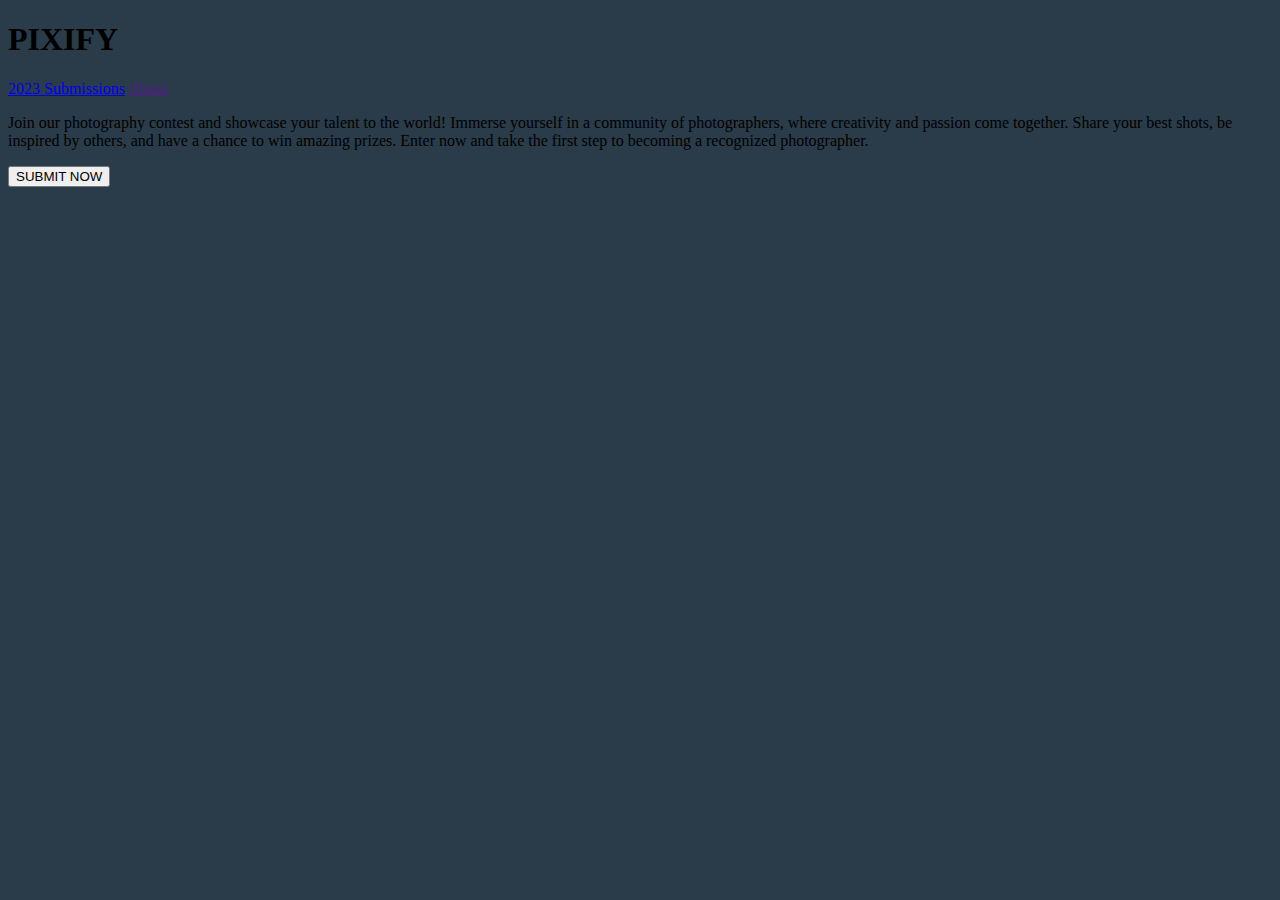
==== index.html @ 32678b6a "things" ====
<!DOCTYPE html>
<html>
    <head>
<link rel="stylesheet" href="style.css">
<title>Pixify</title>
    </head>
    <body>
        <header>
            <h1 class="logo">PIXIFY</h1>
            <a href="submissions.html">2023 Submissions</a>
            <a href="">About</a>
        </header>
        <main>
            <P>Join our photography contest and showcase your talent to the world! Immerse yourself in a community of photographers, where creativity and passion come together. Share your best shots, be inspired by others, and have a chance to win amazing prizes. Enter now and take the first step to becoming a recognized photographer.</P>
            <button>SUBMIT NOW</button>
        </main>
        <script></script>
    </body>
</html>
---- style.css ----
html{
   background-color:#2A3B49;
   ;
}
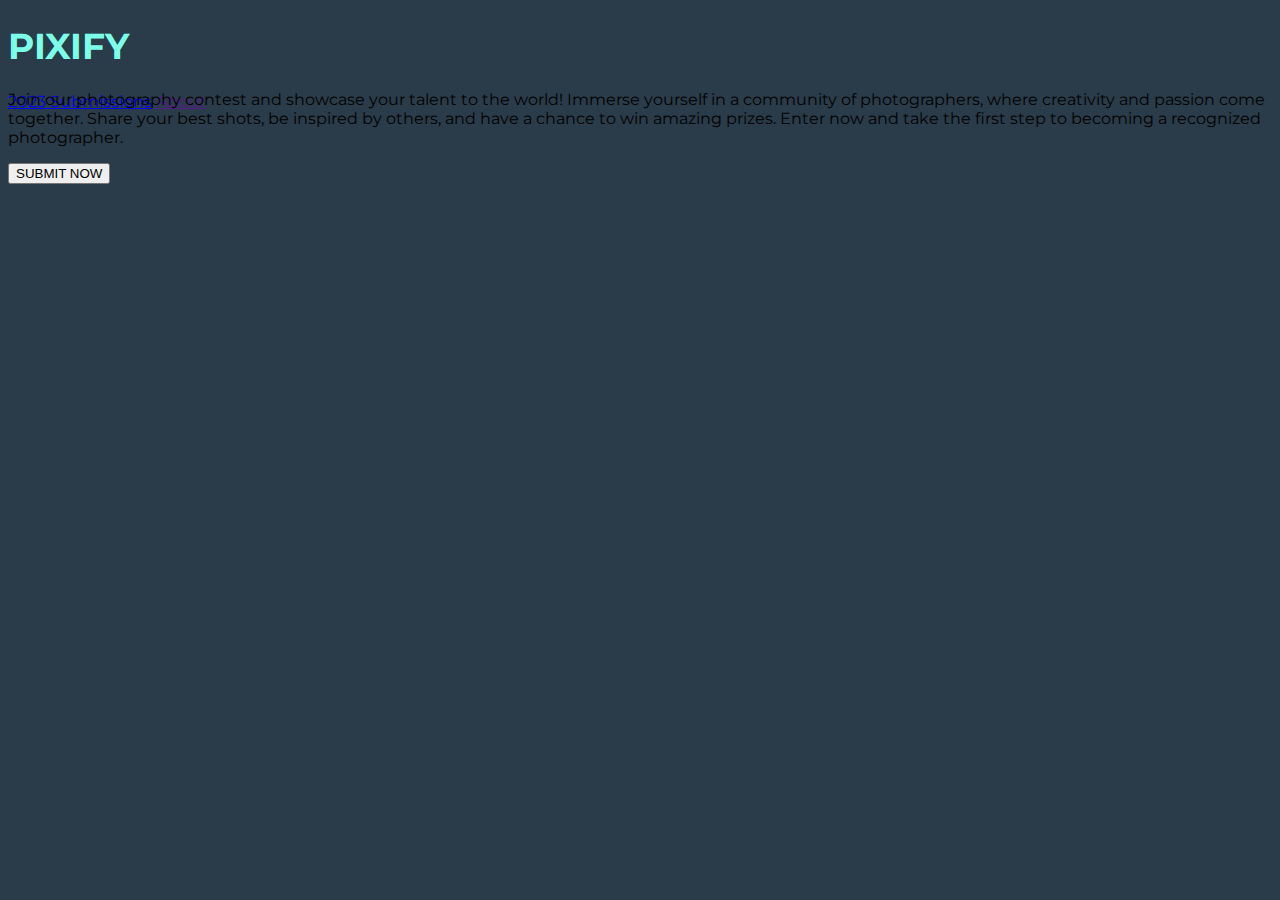
==== commit a696fc62: "added containers" ====
--- a/index.html
+++ b/index.html
@@ -2,6 +2,9 @@
 <html>
     <head>
 <link rel="stylesheet" href="style.css">
+<link rel="preconnect" href="https://fonts.googleapis.com">
+<link rel="preconnect" href="https://fonts.gstatic.com" crossorigin>
+<link href="https://fonts.googleapis.com/css2?family=Montserrat&display=swap" rel="stylesheet">
 <title>Pixify</title>
     </head>
     <body>
--- a/style.css
+++ b/style.css
@@ -1,4 +1,23 @@
-html{
-   background-color:#2A3B49;
-   ;
+html {
+    background-color:#2A3B49;
+    font-family: 'Montserrat', sans-serif;
+}
+
+.logo {
+    color: #7BFFE9;
+    font-size: 36px;
+}
+
+header {
+    width: auto;
+    height: 50px;
+    background-color: #2A3B49;
+}
+
+.subbmission-box {
+    background-color: #2A3B49;
+    width: 481px;
+    height: 608px;
+    border: none;
+    border-radius: 8px;
 }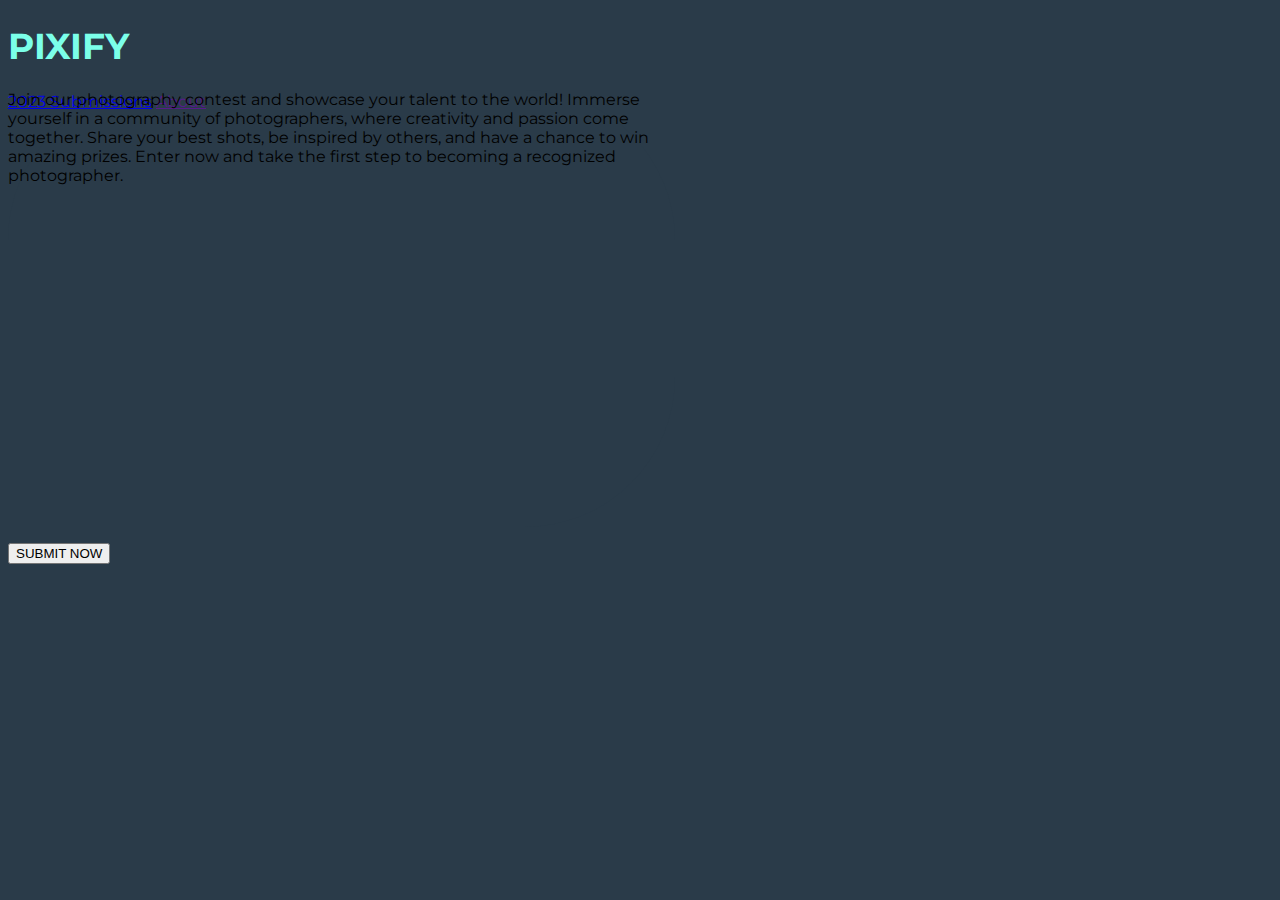
==== commit 5efc091b: "added summary class" ====
--- a/index.html
+++ b/index.html
@@ -14,7 +14,7 @@
             <a href="">About</a>
         </header>
         <main>
-            <P>Join our photography contest and showcase your talent to the world! Immerse yourself in a community of photographers, where creativity and passion come together. Share your best shots, be inspired by others, and have a chance to win amazing prizes. Enter now and take the first step to becoming a recognized photographer.</P>
+            <P class="summary">Join our photography contest and showcase your talent to the world! Immerse yourself in a community of photographers, where creativity and passion come together. Share your best shots, be inspired by others, and have a chance to win amazing prizes. Enter now and take the first step to becoming a recognized photographer.</P>
             <button>SUBMIT NOW</button>
         </main>
         <script></script>
--- a/style.css
+++ b/style.css
@@ -20,4 +20,16 @@
     height: 608px;
     border: none;
     border-radius: 8px;
+}
+
+.grid-container {
+display: grid;
+}
+
+.summary {
+    background-color: #2A3B49;
+    border: none;
+    border-radius: 150px 150px 150px 0;
+    width: 667px;
+    height: 437px;
 }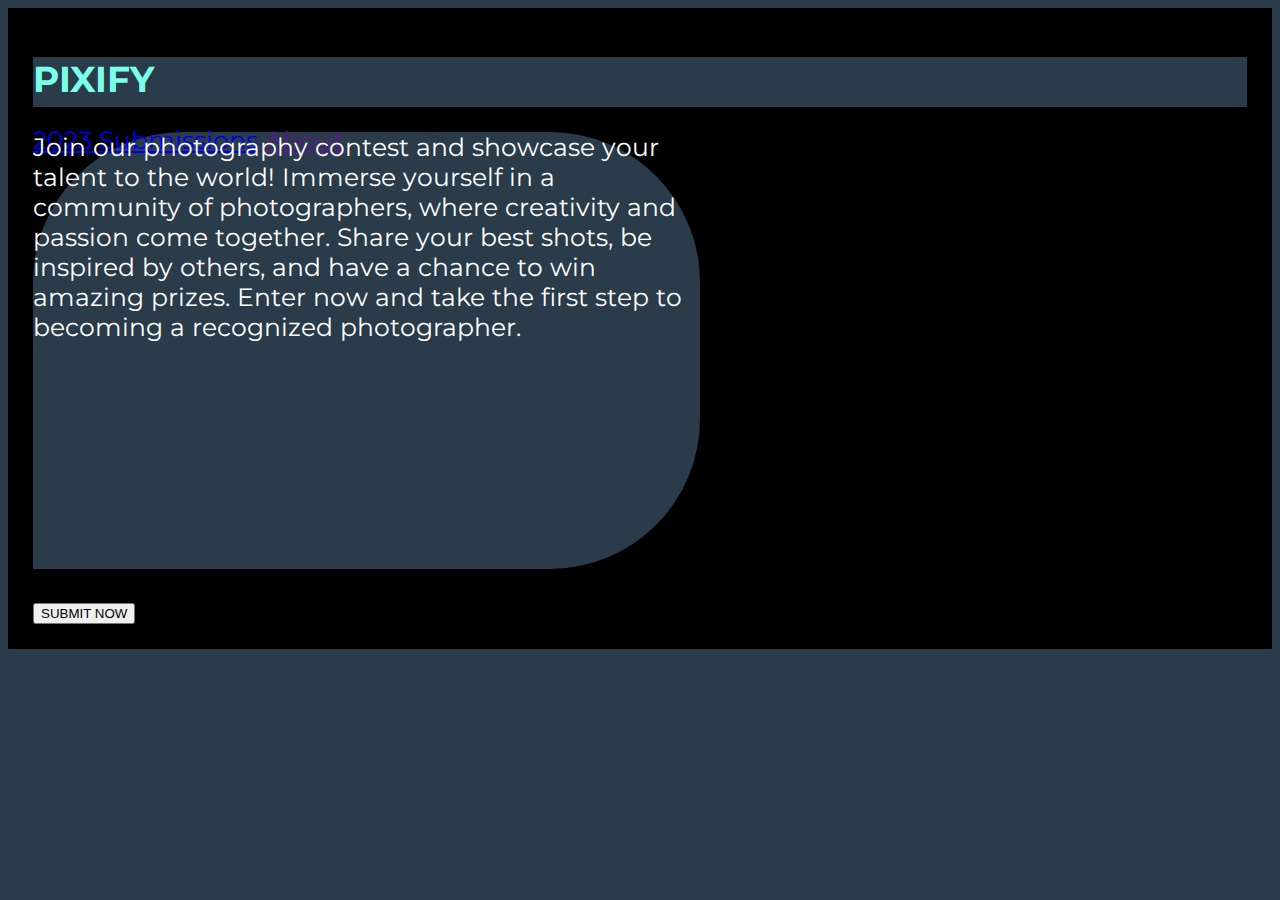
==== commit cda6dcf9: "latest and geatest" ====
--- a/index.html
+++ b/index.html
@@ -7,7 +7,7 @@
 <link href="https://fonts.googleapis.com/css2?family=Montserrat&display=swap" rel="stylesheet">
 <title>Pixify</title>
     </head>
-    <body>
+    <body class="dark-mode">
         <header>
             <h1 class="logo">PIXIFY</h1>
             <a href="submissions.html">2023 Submissions</a>
@@ -18,5 +18,6 @@
             <button>SUBMIT NOW</button>
         </main>
         <script></script>
+        <script src="script.js"></script>
     </body>
 </html>--- a/style.css
+++ b/style.css
@@ -32,4 +32,21 @@
     border-radius: 150px 150px 150px 0;
     width: 667px;
     height: 437px;
-}+}
+
+body {
+    padding: 25px;
+    background-color: white;
+    color: black;
+    font-size: 25px;
+  }
+  
+  .dark-mode {
+    background-color: black;
+    color: white;
+  }
+
+  img {
+    height: 193px;
+    width: 345px;
+  }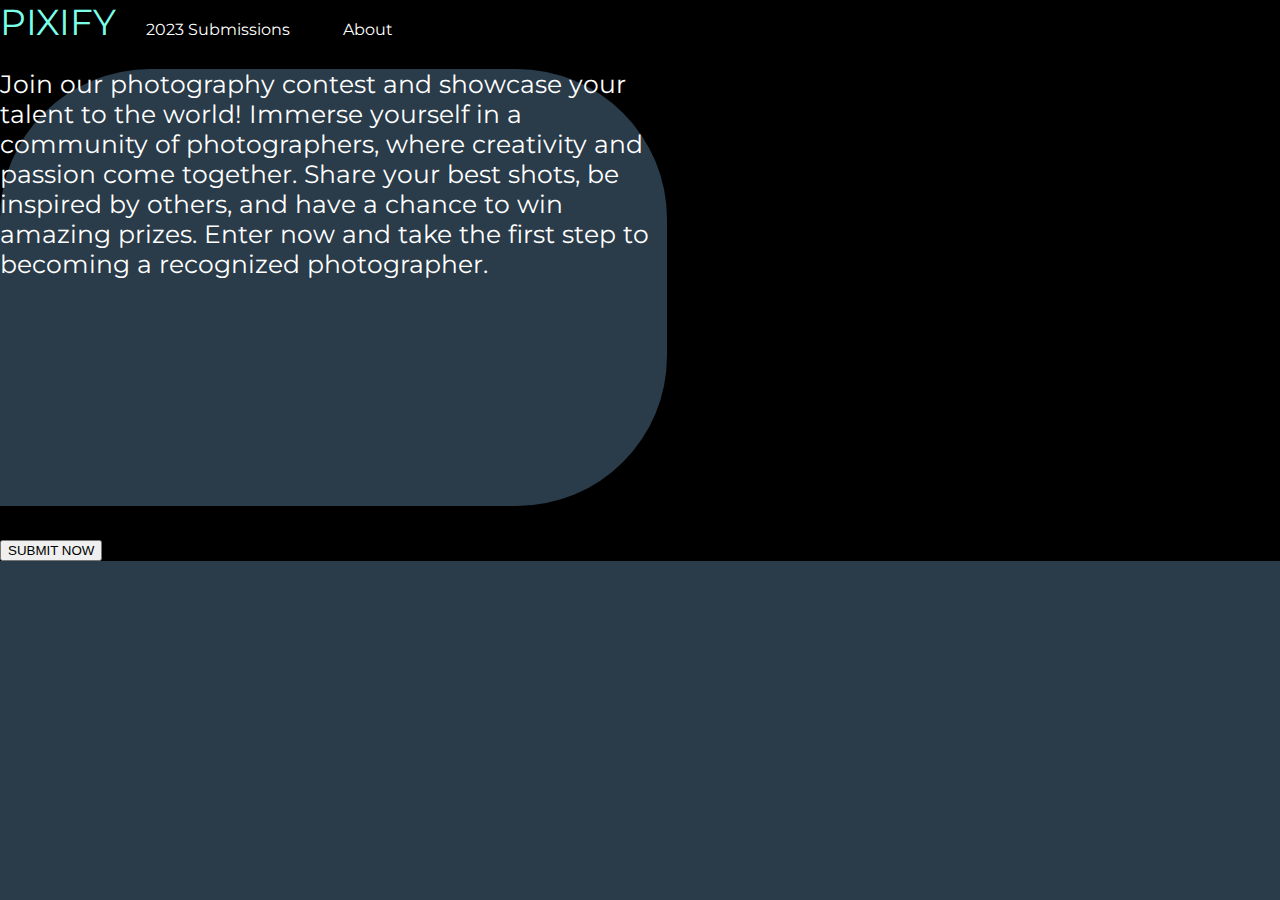
==== commit c1cd1519: "did many things" ====
--- a/index.html
+++ b/index.html
@@ -9,7 +9,7 @@
     </head>
     <body class="dark-mode">
         <header>
-            <h1 class="logo">PIXIFY</h1>
+            <a href="index.html" class="logo">PIXIFY</a>
             <a href="submissions.html">2023 Submissions</a>
             <a href="">About</a>
         </header>
--- a/style.css
+++ b/style.css
@@ -3,15 +3,24 @@
     font-family: 'Montserrat', sans-serif;
 }
 
+a {
+    font-size: 16px;
+    text-decoration: none;
+    color: white;
+    margin: 14px 23px 14px 23px;
+}
+
+#mode {
+    font-size: 16px;
+    text-decoration: none;
+    color: #7BFFE9;
+    margin-left: 23px;
+}
+
 .logo {
     color: #7BFFE9;
     font-size: 36px;
-}
-
-header {
-    width: auto;
-    height: 50px;
-    background-color: #2A3B49;
+    margin: 0;
 }
 
 .subbmission-box {
@@ -20,10 +29,6 @@
     height: 608px;
     border: none;
     border-radius: 8px;
-}
-
-.grid-container {
-display: grid;
 }
 
 .summary {
@@ -39,6 +44,8 @@
     background-color: white;
     color: black;
     font-size: 25px;
+    margin: 0;
+    padding: 0;
   }
   
   .dark-mode {
@@ -49,4 +56,46 @@
   img {
     height: 193px;
     width: 345px;
+  }
+
+  #slideshow{
+    height: 582px;
+    width: 1120px;
+  }
+
+  .flex-container2{
+    display: flex;
+    flex-direction: column;
+    justify-content: center;
+    
+  }
+
+  .flex-butt{
+    display: flex;
+flex-direction: row;
+justify-content: center;
+  }
+
+  #prev, #next{
+    height: 35px;
+    width: 103px;
+    margin: 10px;
+    background-color: #2A3B49;
+    border-radius: 60px;
+    border: none;
+    color: #7BFFE9;
+  }
+
+  .head-container {
+    display: flex;
+    justify-content:space-between;
+    height: 50px;
+    width: auto;   
+    background-color: #2A3B49;
+    margin: 0;
+  }
+
+  .mini-container {
+    display: flex;
+    justify-content: center;
   }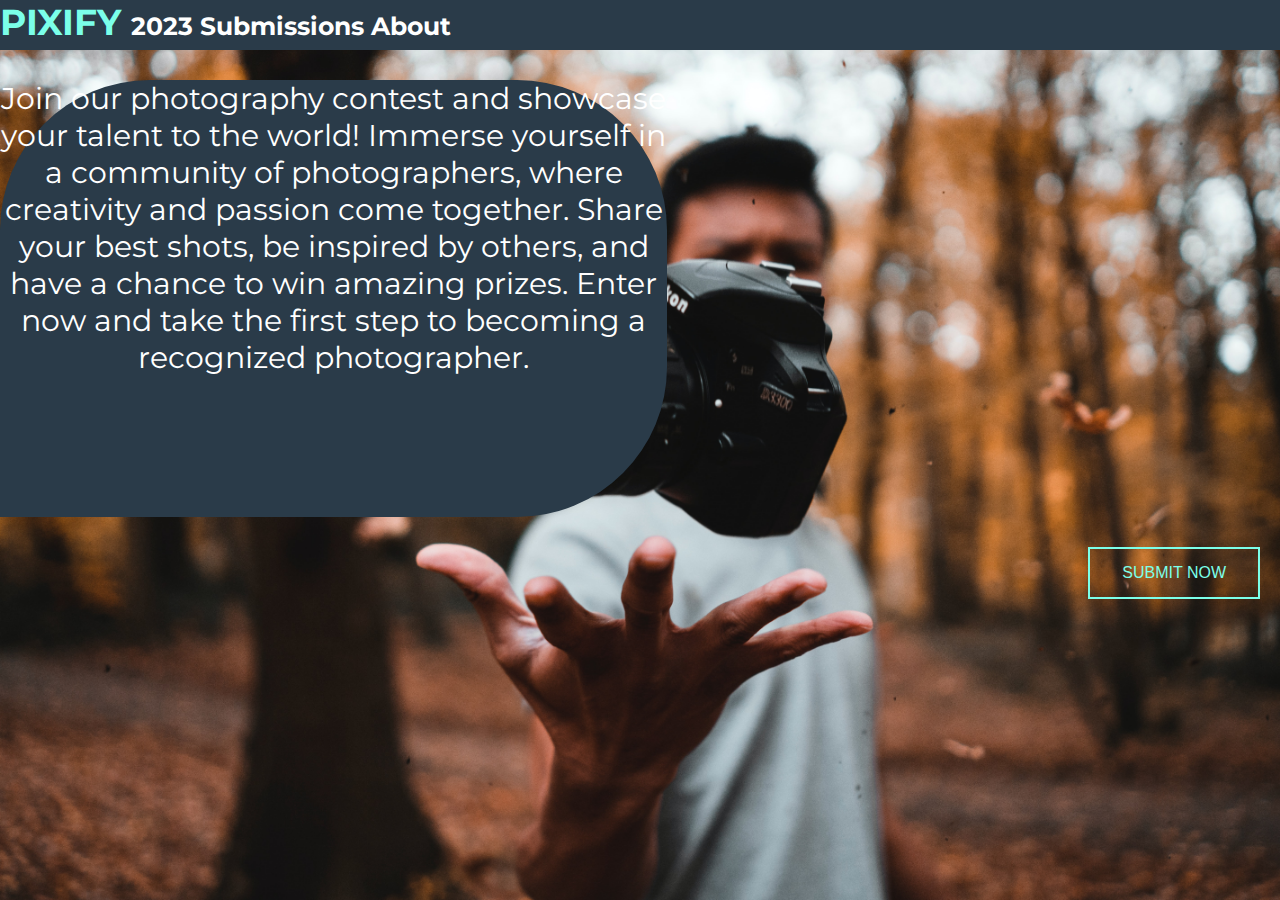
==== commit e51d434e: "main.css added/index changes" ====
--- a/index.html
+++ b/index.html
@@ -1,23 +1,25 @@
 <!DOCTYPE html>
 <html>
     <head>
-<link rel="stylesheet" href="style.css">
+<link rel="stylesheet" href="main.css">
 <link rel="preconnect" href="https://fonts.googleapis.com">
 <link rel="preconnect" href="https://fonts.gstatic.com" crossorigin>
 <link href="https://fonts.googleapis.com/css2?family=Montserrat&display=swap" rel="stylesheet">
 <title>Pixify</title>
     </head>
-    <body class="dark-mode">
+    <body class="main">
         <header>
-            <a href="index.html" class="logo">PIXIFY</a>
-            <a href="submissions.html">2023 Submissions</a>
-            <a href="">About</a>
+            <div id="header">
+                <ul>
+                 <a href="index.html" class="logo">PIXIFY</h1>
+                 <a href="submissions.html">2023 Submissions</a>
+                 <a href="about.html">About</a>
+                </ul>
+            </div>
         </header>
         <main>
             <P class="summary">Join our photography contest and showcase your talent to the world! Immerse yourself in a community of photographers, where creativity and passion come together. Share your best shots, be inspired by others, and have a chance to win amazing prizes. Enter now and take the first step to becoming a recognized photographer.</P>
             <button>SUBMIT NOW</button>
         </main>
-        <script></script>
-        <script src="script.js"></script>
     </body>
 </html>--- a/main.css
+++ b/main.css
@@ -0,0 +1,85 @@
+html, body
+{
+    background-color:#2A3B49;
+    font-family: 'Montserrat', sans-serif;
+    height: 100%;
+    padding:0;
+}
+
+.logo 
+{
+    color: #7BFFE9;
+    font-size: 36px;
+    margin: 0;
+    padding:0;
+}
+
+header 
+{
+    width: auto;
+    height: 50px;
+    background-color: #2A3B49;
+    margin: 0;
+}
+
+.summary
+{
+    background-color: #2A3B49;
+    border: none;
+    border-radius: 150px 150px 150px 0;
+    width: 667px;
+    height: 437px;
+}
+
+p.summary
+{
+    font-size: 30px;
+    text-align:center ;
+    bottom:0;
+}
+  
+.main 
+{
+    background-image: url(assets/homepage.jpg);
+    background-size: cover;
+    background-color: black;
+    color: white;;
+    font-size: 25px;
+    padding: 0;
+    margin: 0;
+}
+
+button
+{
+  border: 2px solid #7BFFE9;
+  color:#7BFFE9;
+  background-color: transparent;
+  padding: 15px 32px;
+  text-align: center;
+  text-decoration: none;
+  font-size: 16px;  
+  float: right;
+  margin-right: 20px;
+}
+ 
+#header ul
+{
+    list-style: none;
+    font-weight: bold;
+    margin-bottom: 10px;
+    width: 100%;
+    background-color: #2A3B49;
+    height:40px;
+}
+
+ul
+{
+margin:0;
+padding:0;
+}
+
+a
+{
+ color: white;
+ text-decoration: none;
+}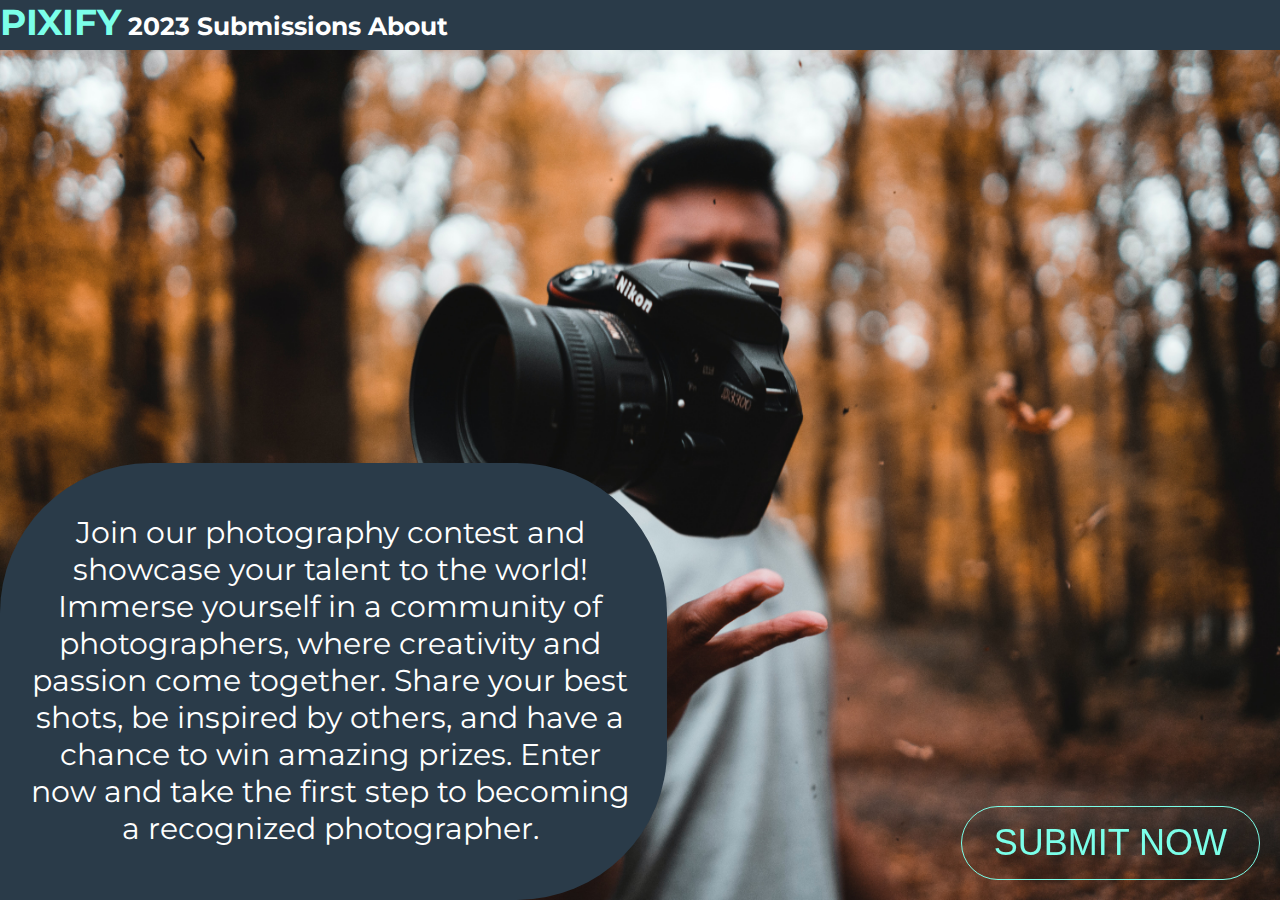
==== commit f810cfe8: "changes dude" ====
--- a/index.html
+++ b/index.html
@@ -11,9 +11,9 @@
         <header>
             <div id="header">
                 <ul>
-                 <a href="index.html" class="logo">PIXIFY</h1>
-                 <a href="submissions.html">2023 Submissions</a>
-                 <a href="about.html">About</a>
+                 <a href="index.html" class="logo">PIXIFY</a>
+                 <a href="submissions.html" class="sub">2023 Submissions</a>
+                 <a href="about.html" class="about">About</a>
                 </ul>
             </div>
         </header>
--- a/main.css
+++ b/main.css
@@ -22,26 +22,27 @@
     margin: 0;
 }
 
-.summary
+p.summary
 {
+    font-size: 30px;
+    text-align: center;
     background-color: #2A3B49;
     border: none;
     border-radius: 150px 150px 150px 0;
-    width: 667px;
-    height: 437px;
-}
+    width: 606px;
+    height: 354px;
+    padding: 51px 34px 32px 27px;
 
-p.summary
-{
-    font-size: 30px;
-    text-align:center ;
-    bottom:0;
+    position: absolute;
+    bottom: 0;
+    left:0;
+    margin: 0;
 }
   
 .main 
 {
     background-image: url(assets/homepage.jpg);
-    background-size: cover;
+    background-size:100% 100%;
     background-color: black;
     color: white;;
     font-size: 25px;
@@ -51,15 +52,19 @@
 
 button
 {
-  border: 2px solid #7BFFE9;
+  border: 1px solid #7BFFE9;
+  border-radius: 60px;
   color:#7BFFE9;
   background-color: transparent;
   padding: 15px 32px;
+  width: 14;
+  height: 15;
   text-align: center;
   text-decoration: none;
-  font-size: 16px;  
-  float: right;
-  margin-right: 20px;
+  font-size: 36px;  
+  position: fixed;
+  bottom: 20px;
+  right: 20px;
 }
  
 #header ul
@@ -74,8 +79,8 @@
 
 ul
 {
-margin:0;
-padding:0;
+    margin:0;
+    padding:0;
 }
 
 a
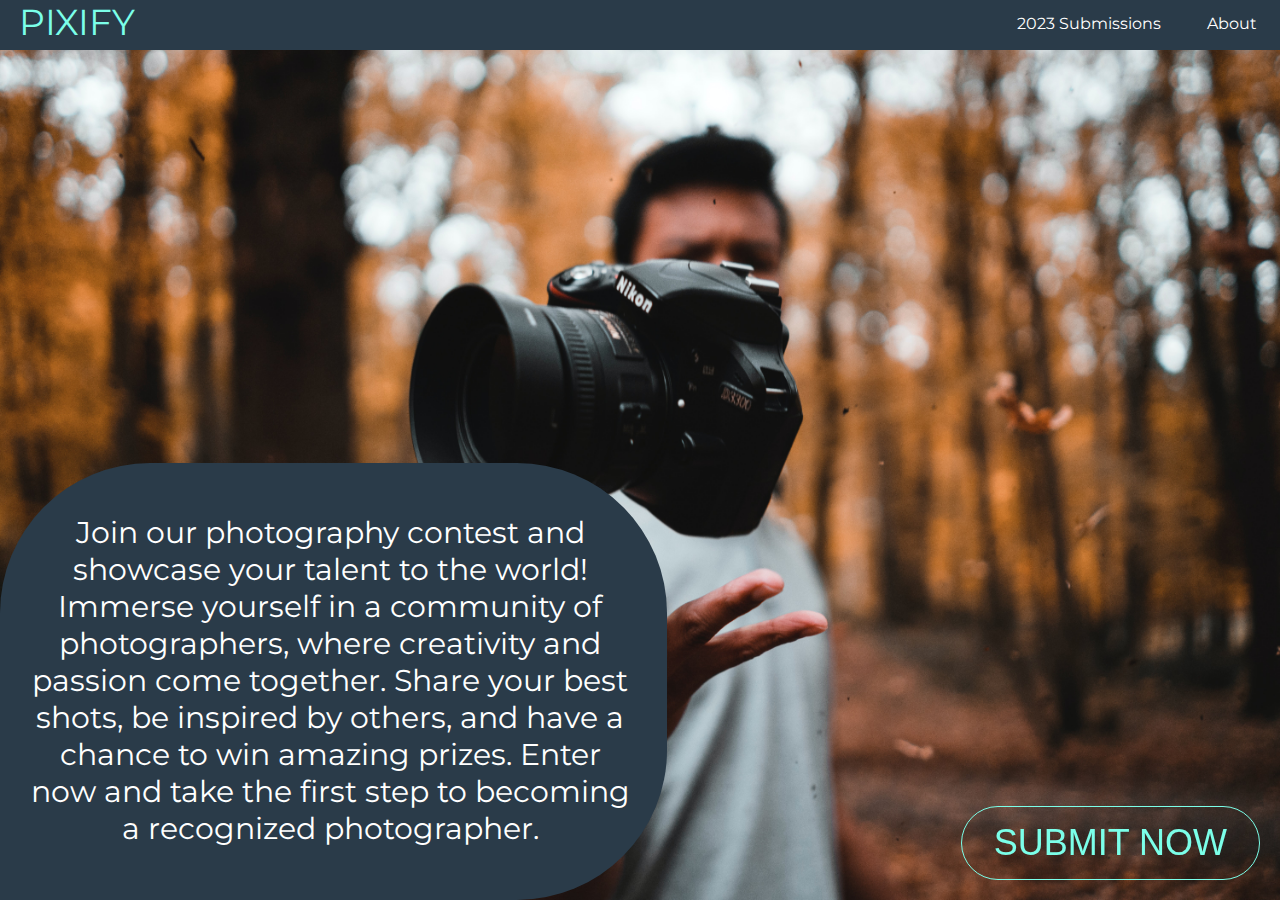
==== commit bc566d26: "I challenged God and won" ====
--- a/index.html
+++ b/index.html
@@ -1,7 +1,8 @@
 <!DOCTYPE html>
 <html>
     <head>
-<link rel="stylesheet" href="main.css">
+<link rel="stylesheet" href="other.css">
+<link rel="stylesheet" href="style.css">
 <link rel="preconnect" href="https://fonts.googleapis.com">
 <link rel="preconnect" href="https://fonts.gstatic.com" crossorigin>
 <link href="https://fonts.googleapis.com/css2?family=Montserrat&display=swap" rel="stylesheet">
@@ -9,14 +10,13 @@
     </head>
     <body class="main">
         <header>
-            <div id="header">
-                <ul>
-                 <a href="index.html" class="logo">PIXIFY</a>
-                 <a href="submissions.html" class="sub">2023 Submissions</a>
-                 <a href="about.html" class="about">About</a>
-                </ul>
-            </div>
-        </header>
+            <header class="head-container">
+                <a href="index.html" class="logo">PIXIFY</a>
+                    <div class="mini-container">
+                        <a href="submissions.html">2023 Submissions</a>
+                        <a href="about.html">About</a>
+                    </div>
+            </header>
         <main>
             <P class="summary">Join our photography contest and showcase your talent to the world! Immerse yourself in a community of photographers, where creativity and passion come together. Share your best shots, be inspired by others, and have a chance to win amazing prizes. Enter now and take the first step to becoming a recognized photographer.</P>
             <button>SUBMIT NOW</button>
--- a/other.css
+++ b/other.css
@@ -0,0 +1,81 @@
+html, body {
+    background-color:#2A3B49;
+    font-family: 'Montserrat', sans-serif;
+    height: 100%;
+    padding:0;
+}
+
+.logo {
+    color: #7BFFE9;
+    font-size: 36px;
+    margin: 0;
+    padding:0;
+}
+
+header {
+    width: auto;
+    height: 50px;
+    background-color: #2A3B49;
+    margin: 0;
+}
+
+p.summary {
+    font-size: 30px;
+    text-align: center;
+    background-color: #2A3B49;
+    border: none;
+    border-radius: 150px 150px 150px 0;
+    width: 606px;
+    height: 354px;
+    padding: 51px 34px 32px 27px;
+
+    position: absolute;
+    bottom: 0;
+    left:0;
+    margin: 0;
+}
+  
+.main {
+    background-image: url(assets/homepage.jpg);
+    background-size:100% 100%;
+    background-color: black;
+    color: white;;
+    font-size: 25px;
+    padding: 0;
+    margin: 0;
+}
+
+button {
+  border: 1px solid #7BFFE9;
+  border-radius: 60px;
+  color:#7BFFE9;
+  background-color: transparent;
+  padding: 15px 32px;
+  width: 14;
+  height: 15;
+  text-align: center;
+  text-decoration: none;
+  font-size: 36px;  
+  position: fixed;
+  bottom: 20px;
+  right: 20px;
+}
+ 
+#header ul {
+    list-style: none;
+    font-weight: bold;
+    margin-bottom: 10px;
+    width: 100%;
+    background-color: #2A3B49;
+    height:40px;
+}
+
+ul {
+    margin:0;
+    padding:0;
+}
+
+a {
+ color: white;
+ text-decoration: none;
+}--- a/style.css
+++ b/style.css
@@ -0,0 +1,193 @@
+html {
+    background-color:#2A3B49;
+    font-family: 'Montserrat', sans-serif;
+}
+
+a {
+    font-size: 16px;
+    text-decoration: none;
+    color: white;
+    margin: 14px 23px 14px 23px;
+}
+
+p {
+    font-size: 16px;
+}
+
+.see {
+    color: black;
+    font-size: 10px;
+}
+
+#mode {
+    font-size: 16px;
+    text-decoration: none;
+    color: #7BFFE9;
+    margin-left: 23px;
+    margin-right: 19px;
+}
+
+.logo {
+    color: #7BFFE9;
+    font-size: 36px;
+    margin: 0 0 0 19px;
+}
+
+.summary {
+    background-color: #2A3B49;
+    border: none;
+    border-radius: 150px 150px 150px 0;
+    width: 667px;
+    height: 437px;
+}
+
+body {
+    padding: 25px;
+    background-color: white;
+    color: black;
+    font-size: 25px;
+    margin: 0;
+    padding: 0;
+  }
+  
+  .dark-mode {
+    background-color: black;
+    color: white;
+  }
+
+  .me {
+    height: 193px;
+    width: 180px;
+  }
+
+  img {
+    height: 193px;
+    width: 345px;
+    margin: 0;
+    padding: 0;
+    border-radius: 8px;
+  }
+
+  #slideshow{
+    height: 582px;
+    width: 1120px;
+  }
+
+  .flex-container2{
+    display: flex;
+    flex-direction: column;
+    justify-content: center;
+    
+  }
+
+  .flex-butt{
+    display: flex;
+flex-direction: row;
+justify-content: center;
+  }
+
+  #prev, #next{
+    height: 35px;
+    width: 103px;
+    margin: 10px;
+    background-color: #2A3B49;
+    border-radius: 60px;
+    border: none;
+    color: #7BFFE9;
+  }
+
+  .head-container {
+    display: flex;
+    justify-content:space-between;
+    height: 50px;
+    width: auto;   
+    background-color: #2A3B49;
+    margin: 0;
+  }
+
+  .mini-container {
+    display: flex;
+    justify-content: center;
+  }
+
+.deets {
+    display: flex;
+    flex-direction: row;
+    margin-bottom: 10px;
+    margin-top: -20px;
+}
+
+  .grid-container {
+    display: grid;
+    grid-template-areas: 
+    "title title sub"
+    "img1 img2 sub"
+    "img3 img4 sub"
+    "img5 img6 sub";
+    margin-top: 62px;
+    margin-left: 25px;
+  }
+
+  .subtitle {
+    grid-area: title;
+}
+
+.img1 {
+    grid-area: img1;
+}
+ 
+.img2 {
+    grid-area: img2;
+}
+
+.img3 {
+    grid-area: img3;
+}
+
+.img4 {
+    grid-area: img4;
+}
+
+.img5 {
+    grid-area: img5;
+}
+
+.img6 {
+    grid-area: img6;
+}
+
+  .submission-box {
+    grid-area: sub;
+    display: flex;
+    flex-direction: column;
+    background-color: #2A3B49;
+    width: 481px;
+    height: 608px;
+    border: none;
+    border-radius: 8px;
+    justify-content: space-evenly;
+    align-items: center;
+}
+
+.submit {
+    height: 61px;
+    width: 190.47px;
+    border: 2px solid #7BFFE9;
+    border-radius: 60px;
+    color: #7BFFE9;
+    background-color: #2A3B49;
+}
+
+.work {
+    font-size: 24px;
+    color: white;
+    font-weight: 700;
+}
+
+input {
+    width: 360px;
+    height: 40px;
+    font-family: 'Montserrat', sans-serif;
+    border-radius: 8px;
+    border: none;
+}